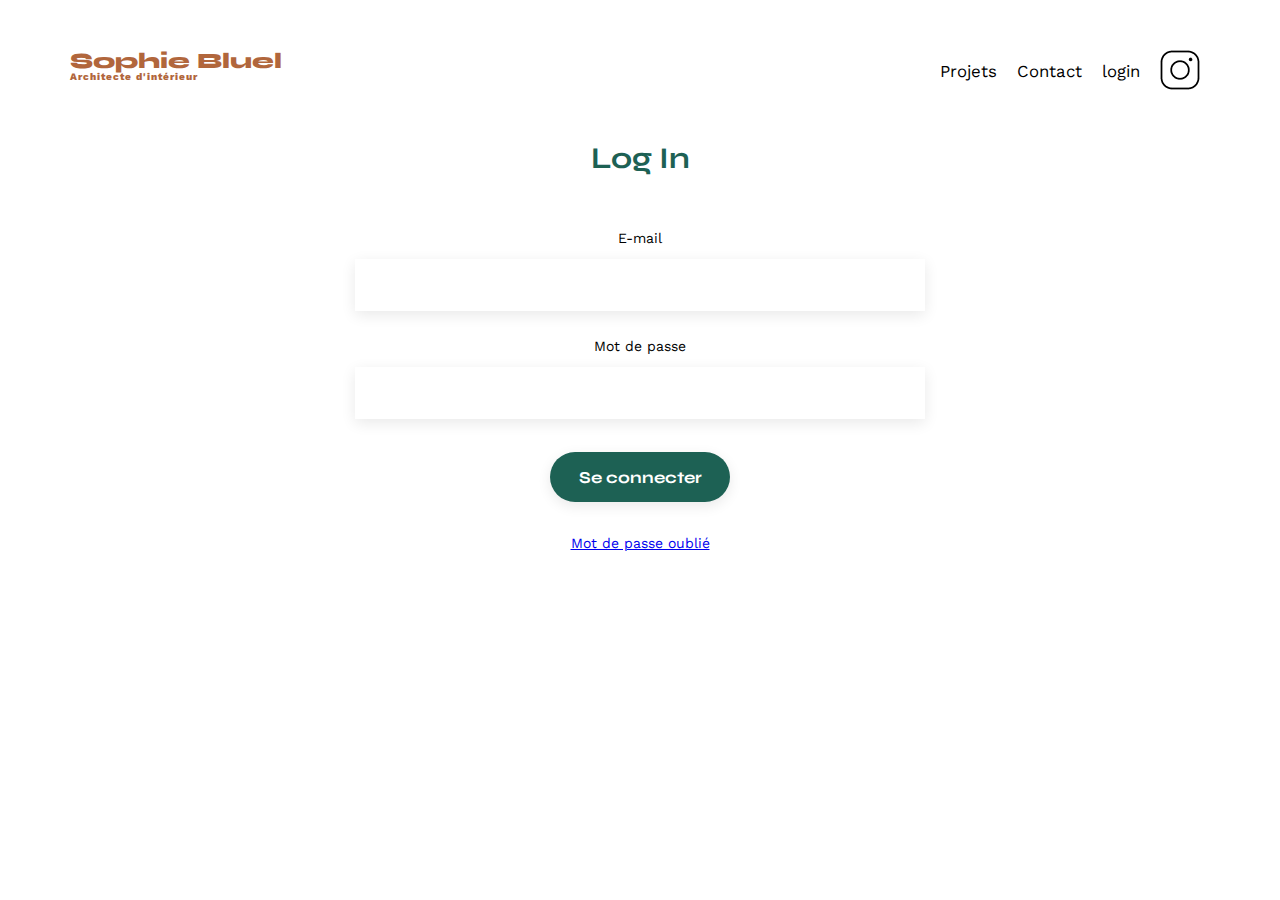
==== logIn.html @ e880d081 "commit" ====
<!DOCTYPE html>
<html lang="fr">
  <head>
    <meta charset="UTF-8" />
    <title>Sophie Bluel - Architecte d'intérieur</title>
    <meta name="viewport" content="width=device-width, initial-scale=1.0" />
    <link rel="preconnect" href="https://fonts.googleapis.com" />
    <link rel="preconnect" href="https://fonts.gstatic.com" crossorigin />
    <link
      href="https://fonts.googleapis.com/css2?family=Syne:wght@700;800&family=Work+Sans&display=swap"
      rel="stylesheet"
    />
    <meta name="description" content="" />
    <link rel="stylesheet" href="./assets/style.css" />
    <link rel="stylesheet" href="index.html" />
   
    <script
      type="module"
      src="/main/FrontEnd/js/controllers/login.js"
     
      deffer
    ></script>
  </head>
  <body>
    <header>
      <h1>Sophie Bluel <span>Architecte d'intérieur</span></h1>
      <nav>
        <ul>
          <li><a href="index.html#portfolio" >Projets</a></li>
          <li><a href="index.html#contact#hi">Contact</a></li>
            <li ><a href="logIn.html">login</a></li>
          <li><img src="./assets/icons/instagram.png" alt="Instagram" /></li>
        </ul>
      </nav>
    </header>
    <section id="contact">
      <h2>Log In</h2>
    
      <form id="login-form" action="#" method="post">
        <label for="email">E-mail</label>
        <input type="email" name="email" id="email" required/>
        <label for="password">Mot de passe</label>
        <input type="password" name="password" id="password" required/>
        
        <input type="submit" value="Se connecter" id="submitButton" />
      </form>
      <p ><a class="forgatten" href="#">Mot de passe oublié  </a></p>
    </section>
  </body>
</html>
---- assets/style.css ----
/* http://meyerweb.com/eric/tools/css/reset/
   v2.0 | 20110126
   License: none (public domain)
*/

html,
body,
div,
span,
applet,
object,
iframe,
h1,
h2,
h3,
h4,
h5,
h6,
p,
blockquote,
pre,
a,
abbr,
acronym,
address,
big,
cite,
code,
del,
dfn,
em,
img,
ins,
kbd,
q,
s,
samp,
small,
strike,
strong,
sub,
sup,
tt,
var,
b,
u,
i,
center,
dl,
dt,
dd,
ol,
ul,
li,
fieldset,
form,
label,
legend,
table,
caption,
tbody,
tfoot,
thead,
tr,
th,
td,
article,
aside,
canvas,
details,
embed,
figure,
figcaption,
footer,
header,
hgroup,
menu,
nav,
output,
ruby,
section,
summary,
time,
mark,
audio,
video {
  margin: 0;
  padding: 0;
  border: 0;
  font-size: 100%;
  font: inherit;
  vertical-align: baseline;
}
/* HTML5 display-role reset for older browsers */
article,
aside,
details,
figcaption,
figure,
footer,
header,
hgroup,
menu,
nav,
section {
  display: block;
}
body {
  line-height: 1;
}
ol,
ul {
  list-style: none;
}
blockquote,
q {
  quotes: none;
}
blockquote:before,
blockquote:after,
q:before,
q:after {
  content: "";
  content: none;
}
table {
  border-collapse: collapse;
  border-spacing: 0;
}
/** end reset css**/
body {
  max-width: 1140px;
  margin: auto;
  font-family: "Work Sans";
  font-size: 14px;
}
header {
  display: flex;
  justify-content: space-between;
  margin: 50px 0;
  text-decoration: none;
}
header li a {
  text-decoration: none;
  color: black;
}
section {
  margin: 50px 0;
}

h1 {
  display: flex;
  flex-direction: column;
  font-family: "Syne";
  font-size: 22px;
  font-weight: 800;
  color: #b1663c;
}

h1 > span {
  font-family: "Work Sans";
  font-size: 10px;
  letter-spacing: 0.1em;
}

h2 {
  font-family: "Syne";
  font-weight: 700;
  font-size: 30px;
  color: #1d6154;
}
nav ul {
  display: flex;
  align-items: center;
  list-style-type: none;
}
nav li {
  padding: 0 10px;
  font-size: 1.2em;
}

li:hover {
  color: #b1663c;
}
#introduction {
  display: flex;
  align-items: center;
}
#introduction figure {
  flex: 1;
}
#introduction img {
  display: block;
  margin: auto;
  width: 80%;
}

#introduction article {
  flex: 1;
}
#introduction h2 {
  margin-bottom: 1em;
}
.container {
  display: flex;
  justify-content: center;
  gap: 1rem;
  margin-bottom: 2rem;
}
.container div {
  border: 1px solid #1d6154;
  border-radius: 20px;

  padding: 1rem;
  font-weight: 700;
  font-size: 16px;
  text-align: center;
}
.active {
  background: #1d6154;
  color: white;
}
.text {
  color: #df0404;
}
#introduction p {
  margin-bottom: 0.5em;
}
#portfolio h2 {
  text-align: center;
  margin-bottom: 1em;
}
.gallery {
  width: 100%;
  display: grid;
  justify-items: center;
  grid-template-columns: 1fr 1fr 1fr;
  grid-column-gap: 20px;
  grid-row-gap: 20px;
}

.gallery img {
  width: 100%;
}
#contact {
  width: 50%;
  margin: auto;
}
#contact > * {
  text-align: center;
}
#contact h2 {
  margin-bottom: 20px;
}

form {
  text-align: left;
  margin-top: 30px;
  display: flex;
  flex-direction: column;
}

input {
  height: 50px;
  font-size: 1.2em;
  border: none;
  box-shadow: 0px 4px 14px rgba(0, 0, 0, 0.09);
}

label {
  margin: 2em 0 1em 0;
  border: none;
}
#contact textarea {
  border: none;
  box-shadow: 0px 4px 14px rgba(0, 0, 0, 0.09);
}

input[type="submit"] {
  font-family: "Syne";
  font-weight: 700;
  color: white;
  background-color: #1d6154;
  margin: 2em auto;
  width: 180px;
  text-align: center;
  border-radius: 60px;
}

footer nav ul {
  display: flex;
  justify-content: flex-end;
  margin: 2em;
}

/*page de connexion*******************/
.login-container {
  padding: 20px;

  width: 300px;
}
h2 {
  text-align: center;
  margin-bottom: 20px;
}
.input-field {
  margin-bottom: 15px;
}
.input-field label {
  display: block;
  margin-bottom: 5px;
}
.input-field input {
  width: 100%;
  padding: 10px;
  border: 1px solid #ccc;
  border-radius: 4px;
}
.error-message {
  color: red;
  font-size: 0.9em;
}
.btn {
  background-color: #1d6154;
  color: white;
  border: none;
  padding: 10px;
  width: 100%;
  cursor: pointer;
  border-radius: 4px;
  font-size: 16px;
}
.btn:hover {
  background-color: #4cae4c;
}
.error-login {
  border: 1px solid #fa1414;
  background-color: #fa1414;
  color: white;
}
.edit {
  background-color: black;
  color: white;

  display: flex;
  justify-content: center;
  width: 100vw;
  position: absolute;
  left: 0;
  top: 0;
  padding: 0.6rem;
}
.error-login {
  border: 1px solid red;
  background-color: #b85151;
  width: 60%;
  color: white;
  display: flex;
  justify-content: center;
  padding: 0.5rem;
}
.modal-wrapper,
.add-modal {
  display: flex;
  flex-direction: column;
  justify-items: center;

  overflow: auto;

  background-color: white;

  width: 600px;
  height: 610px;
  padding: 1.5rem;
  border-radius: 10px;
  gap: 15px;
}
.modal-container {
  display: flex;
  justify-content: center;
  align-items: center;
  flex-direction: column;

  margin-top: 50px;
}

.modal {
  position: fixed;
  display: flex;
  align-items: center;
  justify-content: center;
  top: 0;
  left: 0;
  width: 100%;
  height: 100%;

  background: rgba(0, 0, 0, 0.8);
}
.gallery {
  display: grid;
  grid-template-columns: 1fr 1fr 1fr;
  grid-column-gap: 20px;
  grid-row-gap: 20px;
}
.gallerie-modal img {
  display: grid;
  height: 105px;
  width: 78px;
  position: relative;
}
.gallerie-modal {
  display: grid;

  grid-template-columns: 0fr 0fr 0fr 0fr 0fr;
  justify-content: center;
  grid-column-gap: 20px;
  grid-row-gap: 20px;
}
.gallerie-modal figcaption {
  display: none;
}
.add-modal {
  visibility: hidden;

  flex-direction: column;

  gap: 3rem;
}
.modal2-content {
  display: flex;
  flex-direction: column;
  align-items: center;
  justify-content: center;
  gap: 3rem;
}
#titlemodale {
  color: black;
  font-weight: 200;
  font-size: 26px;
  text-align: center;
  padding: 15px;
}
.btn-ajouter,
.valider {
  display: block;
  margin: auto;
  width: 237px;
  height: 36px;

  border-radius: 60px;
  background-color: #1d6154;

  text-align: center;
  border: none;
  color: white;
  font-size: 14px;
}

.valider {
  background-color: #a7a7a7;
}
.js-modal-close {
  display: block;
  float: right;
  font-size: 24px;
  color: rgb(8, 8, 8);
  margin-left: auto; /* Pousse l'élément vers la droite */
  padding: 1rem;
}

hr {
  border: 1px solid #b3b3b3;
  width: 420px;
  /* Supprime la bordure par défaut */
}
.ajout-photo form {
  display: flex;
  flex-direction: column;

  gap: 1rem;
}
.modal-closer {
  display: flex;
  justify-content: space-between;
}
.js-modal-closer,
.js-modal-back {
  background-color: white;
  border: none;
  font-size: 20px;
}
.image-container {
  position: relative;
}
.image-container .delete-icon {
  position: absolute;
  top: 10px;
  right: 10px;
  color: #ffff;
  font-size: 15px;
  cursor: pointer;
  background-color: black;
  padding: 3px;
  text-align: center;
}
.file-section {
  display: flex;
  flex-direction: column;

  height: 169px;
  background-color: #e8f1f6;
  width: 420px;
}

.ajout-file {
  display: flex;
  flex-direction: column;
  justify-content: center;
  align-items: center;
  padding: 10px;
}
.ajout-file i {
  font-size: 69px;
  color: #b9c5cc;
}
#fileInput {
  display: none;
}
.ajout-file label {
  border-radius: 50px;
  border: 1px solid #cbd6dc;
  padding: 10px;
  background-color: #b9c5cc;
  color: #306685;
}
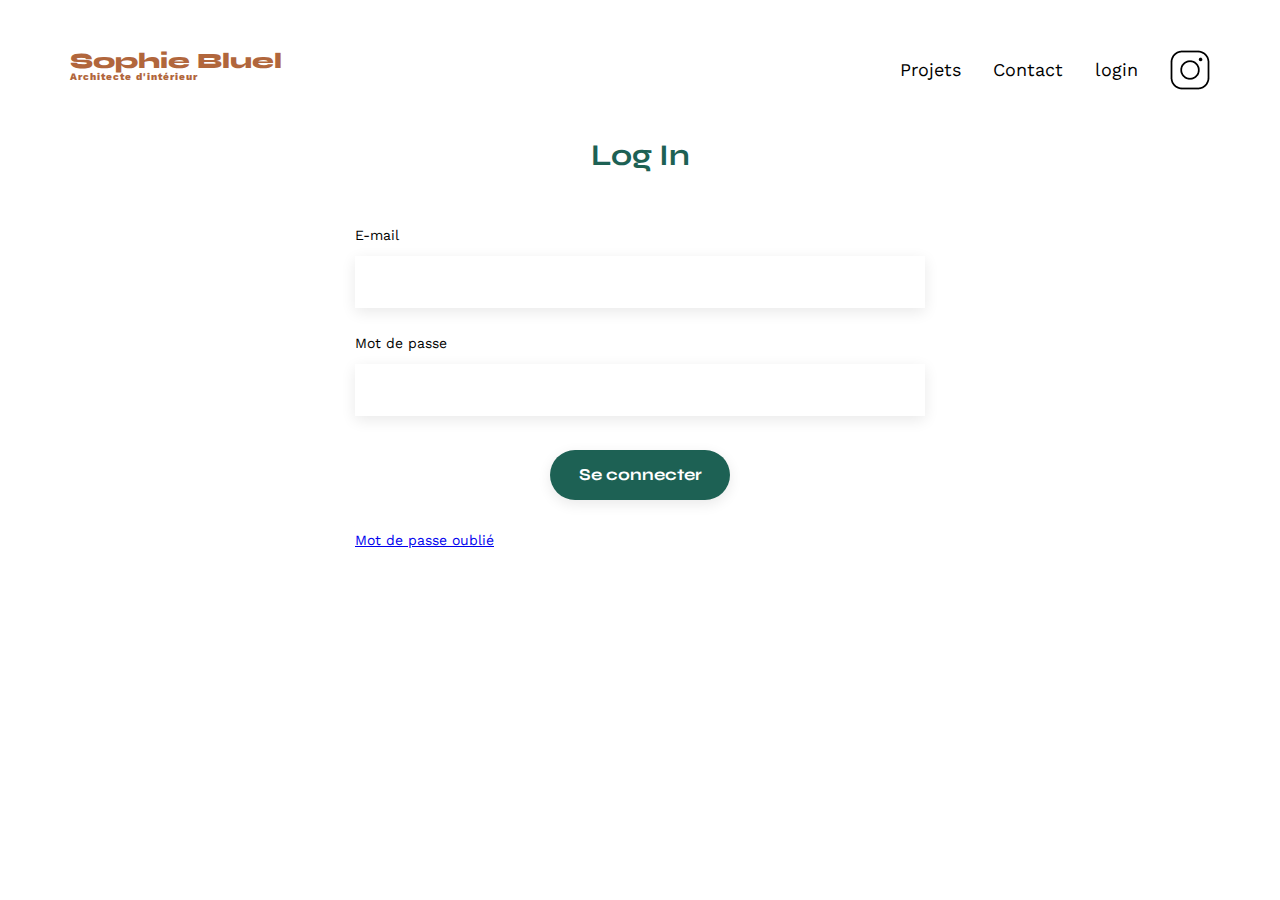
==== commit ec6de5ba: "rajouter function creat work" ====
--- a/logIn.html
+++ b/logIn.html
@@ -13,38 +13,31 @@
     <meta name="description" content="" />
     <link rel="stylesheet" href="./assets/style.css" />
     <link rel="stylesheet" href="index.html" />
-   
-    <script
-      type="module"
-      src="/main/FrontEnd/js/controllers/login.js"
-     
-      deffer
-    ></script>
+
+    <script type="module" src="/main/FrontEnd/js/controllers/login.js"></script>
   </head>
   <body>
     <header>
       <h1>Sophie Bluel <span>Architecte d'intérieur</span></h1>
       <nav>
-        <ul>
-          <li><a href="index.html#portfolio" >Projets</a></li>
-          <li><a href="index.html#contact#hi">Contact</a></li>
-            <li ><a href="logIn.html">login</a></li>
-          <li><img src="./assets/icons/instagram.png" alt="Instagram" /></li>
-        </ul>
+        <a href="index.html#portfolio">Projets</a>
+        <a href="index.html#contact">Contact</a>
+        <a href="logIn.html">login</a>
+        <img src="./assets/icons/instagram.png" alt="Instagram" />
       </nav>
     </header>
     <section id="contact">
       <h2>Log In</h2>
-    
+
       <form id="login-form" action="#" method="post">
         <label for="email">E-mail</label>
-        <input type="email" name="email" id="email" required/>
+        <input type="email" name="email" id="email" required />
         <label for="password">Mot de passe</label>
-        <input type="password" name="password" id="password" required/>
-        
+        <input type="password" name="password" id="password" required />
+
         <input type="submit" value="Se connecter" id="submitButton" />
       </form>
-      <p ><a class="forgatten" href="#">Mot de passe oublié  </a></p>
+      <p><a class="forgatten" href="#">Mot de passe oublié </a></p>
     </section>
   </body>
 </html>
--- a/assets/style.css
+++ b/assets/style.css
@@ -72,7 +72,6 @@
 figure,
 figcaption,
 footer,
-header,
 hgroup,
 menu,
 nav,
@@ -105,12 +104,23 @@
 section {
   display: block;
 }
+.header-principal {
+  padding: 1.8rem;
+}
 body {
   line-height: 1;
 }
-ol,
-ul {
-  list-style: none;
+
+nav {
+  display: flex;
+  gap: 2rem;
+}
+nav a {
+  display: flex;
+  align-items: center;
+  text-decoration: none;
+  color: black;
+  font-size: 18px;
 }
 blockquote,
 q {
@@ -169,19 +179,7 @@
   font-size: 30px;
   color: #1d6154;
 }
-nav ul {
-  display: flex;
-  align-items: center;
-  list-style-type: none;
-}
-nav li {
-  padding: 0 10px;
-  font-size: 1.2em;
-}
-
-li:hover {
-  color: #b1663c;
-}
+
 #introduction {
   display: flex;
   align-items: center;
@@ -246,9 +244,7 @@
   width: 50%;
   margin: auto;
 }
-#contact > * {
-  text-align: center;
-}
+
 #contact h2 {
   margin-bottom: 20px;
 }
@@ -301,7 +297,12 @@
 }
 h2 {
   text-align: center;
-  margin-bottom: 20px;
+}
+.title-modal {
+  text-align: center;
+  color: #000000;
+  font-size: 26px;
+  font-weight: 800px;
 }
 .input-field {
   margin-bottom: 15px;
@@ -319,6 +320,9 @@
 .error-message {
   color: red;
   font-size: 0.9em;
+}
+.js-modal {
+  color: #fff;
 }
 .btn {
   background-color: #1d6154;
@@ -348,7 +352,10 @@
   position: absolute;
   left: 0;
   top: 0;
-  padding: 0.6rem;
+  padding: 1.5rem;
+}
+.edit a {
+  text-decoration: none;
 }
 .error-login {
   border: 1px solid red;
@@ -435,12 +442,13 @@
 }
 #titlemodale {
   color: black;
+  display: flex;
   font-weight: 200;
   font-size: 26px;
   text-align: center;
   padding: 15px;
 }
-.btn-ajouter,
+#add-work,
 .valider {
   display: block;
   margin: auto;
@@ -466,11 +474,14 @@
   color: rgb(8, 8, 8);
   margin-left: auto; /* Pousse l'élément vers la droite */
   padding: 1rem;
+  cursor: pointer;
 }
 
 hr {
   border: 1px solid #b3b3b3;
   width: 420px;
+  margin-top: 1.5rem;
+  margin-bottom: 1.5rem;
   /* Supprime la bordure par défaut */
 }
 .ajout-photo form {
@@ -503,14 +514,6 @@
   padding: 3px;
   text-align: center;
 }
-.file-section {
-  display: flex;
-  flex-direction: column;
-
-  height: 169px;
-  background-color: #e8f1f6;
-  width: 420px;
-}
 
 .ajout-file {
   display: flex;
@@ -518,6 +521,14 @@
   justify-content: center;
   align-items: center;
   padding: 10px;
+  background-color: #e8f1f6;
+  width: 430px;
+  margin-top: -10px;
+}
+.file-section {
+  display: flex;
+  flex-direction: column;
+  margin: auto;
 }
 .ajout-file i {
   font-size: 69px;
@@ -533,3 +544,69 @@
   background-color: #b9c5cc;
   color: #306685;
 }
+
+/**la nouvelle modal ***/
+.hidden {
+  display: none;
+}
+.modal-overlay {
+  position: fixed;
+  top: 0;
+  left: 0;
+  width: 100%;
+  height: 100%;
+  background-color: rgba(
+    0,
+    0,
+    0,
+    0.5
+  ); /* Couleur et transparence de l’overlay */
+  z-index: 999; /* Juste en dessous de la modale */
+}
+
+.modal {
+  position: fixed;
+  display: flex;
+  align-items: center;
+  justify-content: center;
+  top: 0;
+  left: 0;
+  width: 100%;
+  height: 100%;
+
+  background: rgba(0, 0, 0, 0.8);
+}
+.list,
+.add {
+  position: fixed; /* Pour que la modale reste en place même en scrollant */
+  top: 45%;
+  left: 50%;
+  transform: translate(-50%, -50%); /* Pour centrer la modale */
+  z-index: 9999;
+  background-color: #ffff; /* Fond de la modale */
+
+  box-shadow: 0 4px 8px rgba(0, 0, 0, 0.2); /* Pour un peu de style */
+  width: 600px;
+  height: 640px;
+  gap: 30px;
+  padding: 1rem;
+  overflow: scroll;
+}
+
+.header {
+  margin-top: 2px;
+  display: flex;
+  flex-direction: column;
+}
+.back-close {
+  display: flex;
+  flex-direction: row;
+  justify-content: space-between;
+  padding: 0.5rem;
+}
+#category {
+  border: none;
+  height: 50px;
+  margin-bottom: 1rem;
+  box-shadow: 0px 4px 14px rgba(0, 0, 0, 0.09);
+}
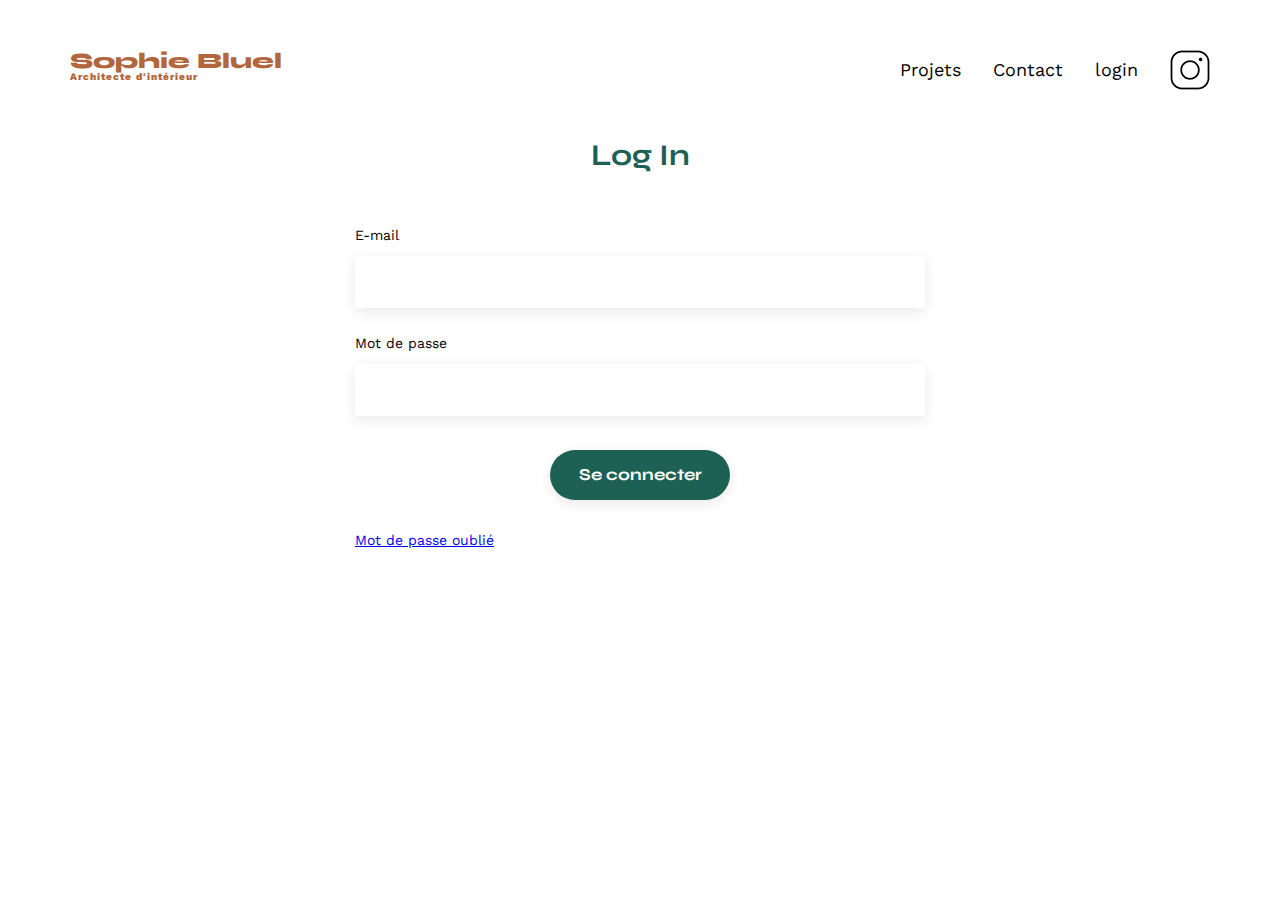
==== commit 98aec50b: "fin projet" ====
--- a/logIn.html
+++ b/logIn.html
@@ -14,7 +14,7 @@
     <link rel="stylesheet" href="./assets/style.css" />
     <link rel="stylesheet" href="index.html" />
 
-    <script type="module" src="/main/FrontEnd/js/controllers/login.js"></script>
+    <script type="module" src="js/controllers/login.js"></script>
   </head>
   <body>
     <header>
@@ -22,7 +22,8 @@
       <nav>
         <a href="index.html#portfolio">Projets</a>
         <a href="index.html#contact">Contact</a>
-        <a href="logIn.html">login</a>
+        <a href="logIn.html" class="login">login</a>
+        <a href="logIn.html" class="logout hidden">logout</a>
         <img src="./assets/icons/instagram.png" alt="Instagram" />
       </nav>
     </header>
--- a/assets/style.css
+++ b/assets/style.css
@@ -456,16 +456,31 @@
   height: 36px;
 
   border-radius: 60px;
+
+  text-align: center;
+  border: none;
+  color: white;
+  font-size: 14px;
+}
+#add-work {
   background-color: #1d6154;
-
-  text-align: center;
-  border: none;
-  color: white;
-  font-size: 14px;
-}
-
-.valider {
-  background-color: #a7a7a7;
+}
+/* Style pour le bouton "gris" */
+.gris {
+  background-color: grey;
+  color: white;
+}
+
+/* Style pour le bouton "rouge" */
+.rouge {
+  background-color: red;
+  color: white;
+}
+
+/* Style pour le bouton "vert" */
+.vert {
+  background-color: green;
+  color: white;
 }
 .js-modal-close {
   display: block;
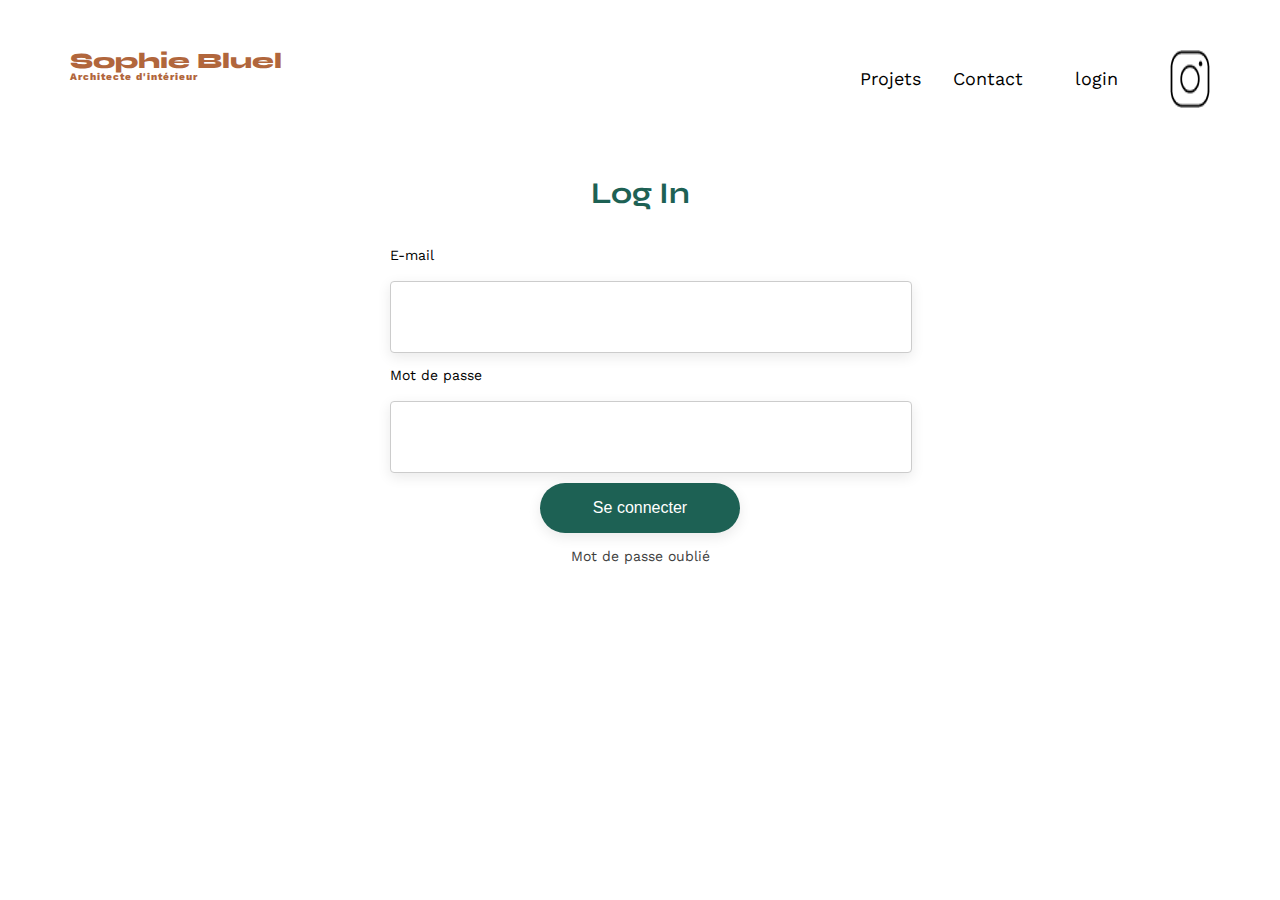
==== commit 76258d86: "end-projet6" ====
--- a/logIn.html
+++ b/logIn.html
@@ -12,9 +12,6 @@
     />
     <meta name="description" content="" />
     <link rel="stylesheet" href="./assets/style.css" />
-    <link rel="stylesheet" href="index.html" />
-
-    <script type="module" src="js/controllers/login.js"></script>
   </head>
   <body>
     <header>
@@ -27,18 +24,23 @@
         <img src="./assets/icons/instagram.png" alt="Instagram" />
       </nav>
     </header>
-    <section id="contact">
+    <section class="login">
       <h2>Log In</h2>
-
-      <form id="login-form" action="#" method="post">
+      <div class="alredyLogged__error"></div>
+      <form class="login__form">
+        <!-- action="" method="" retiré -->
         <label for="email">E-mail</label>
         <input type="email" name="email" id="email" required />
+        <div class="loginEmail__error"></div>
         <label for="password">Mot de passe</label>
         <input type="password" name="password" id="password" required />
+        <div class="loginMdp__error"></div>
+        <input type="submit" value="Se connecter" id="submit" />
+        <a class="forget-password" href="#">Mot de passe oublié</a>
+      </form>
+    </section>
 
-        <input type="submit" value="Se connecter" id="submitButton" />
-      </form>
-      <p><a class="forgatten" href="#">Mot de passe oublié </a></p>
-    </section>
+    <script type="module" src="js/controllers/login.js"></script>
+    <!-- Conserver uniquement cette inclusion -->
   </body>
 </html>
--- a/assets/style.css
+++ b/assets/style.css
@@ -255,7 +255,13 @@
   display: flex;
   flex-direction: column;
 }
-
+.login__form input {
+  display: flex;
+  gap: 1rem;
+  float: right;
+
+  width: 500px;
+}
 input {
   height: 50px;
   font-size: 1.2em;
@@ -272,7 +278,7 @@
   box-shadow: 0px 4px 14px rgba(0, 0, 0, 0.09);
 }
 
-input[type="submit"] {
+/* input[type="submit"] {
   font-family: "Syne";
   font-weight: 700;
   color: white;
@@ -281,8 +287,22 @@
   width: 180px;
   text-align: center;
   border-radius: 60px;
-}
-
+  float: center;
+} */
+.login__form input[type="submit"] {
+  /* Marges supérieures et inférieures de 20px, marges latérales automatiques */
+  display: flex;
+  align-self: center;
+
+  /* Espace à l'intérieur du bouton */
+  background-color: #1d6154; /* Couleur de fond du bouton */
+  color: white; /* Couleur du texte */
+  border: none; /* Supprime la bordure */
+  border-radius: 60px; /* Arrondi les coins du bouton */
+  cursor: pointer; /* Change le curseur pour indiquer que c'est cliquable */
+  font-size: 16px; /* Taille de la police */
+  width: 200px;
+}
 footer nav ul {
   display: flex;
   justify-content: flex-end;
@@ -290,11 +310,7 @@
 }
 
 /*page de connexion*******************/
-.login-container {
-  padding: 20px;
-
-  width: 300px;
-}
+
 h2 {
   text-align: center;
 }
@@ -625,3 +641,49 @@
   margin-bottom: 1rem;
   box-shadow: 0px 4px 14px rgba(0, 0, 0, 0.09);
 }
+.metions-legales {
+  float: right;
+  padding: 1rem;
+}
+.login {
+  max-width: 500px; /* Ajustez la largeur comme souhaité */
+  margin: 0 auto; /* Centre le bloc horizontalement */
+  padding: 20px; /* Ajoute un peu d'espace à l'intérieur du bloc */
+}
+
+.login h2 {
+  text-align: center; /* Centre le titre */
+}
+
+.login__form {
+  display: flex;
+  flex-direction: column; /* Aligne les éléments verticalement */
+}
+
+.login__form label {
+  margin-top: 10px; /* Espace entre le label et l'input */
+}
+
+.login__form input {
+  padding: 10px; /* Espace à l'intérieur des inputs */
+  margin-top: 5px; /* Espace entre l'input et le label */
+  border: 1px solid #ccc; /* Bordure des inputs */
+  border-radius: 4px; /* Arrondir les coins des inputs */
+}
+
+.alredyLogged__error,
+.loginEmail__error,
+.loginMdp__error {
+  color: red; /* Couleur des messages d'erreur */
+  margin-top: 5px; /* Espace entre l'input et le message d'erreur */
+}
+.forget-password {
+  color: #3d3d3d;
+  text-align: center;
+  text-decoration: none;
+  padding: 1rem;
+}
+.portfolio-wrapper {
+  display: block;
+  margin: auto;
+}
